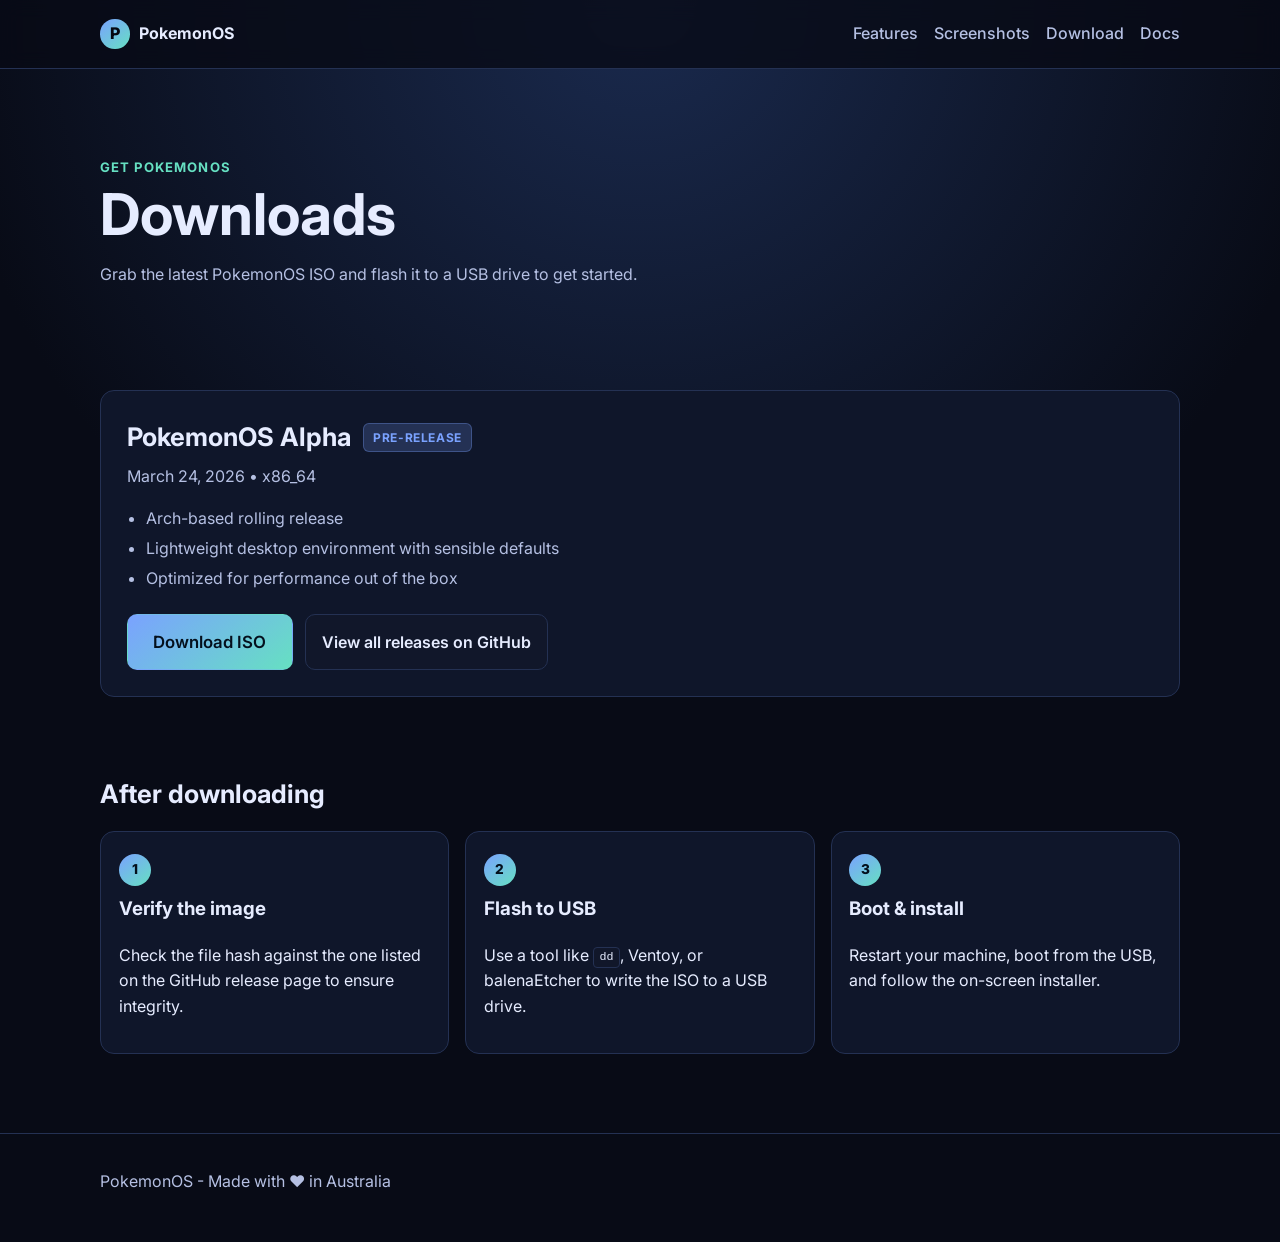
==== downloads.html @ fd9d4aef "Created Downloads page" ====
<!doctype html>
<html lang="en">
<head>
  <meta charset="utf-8">
  <meta name="viewport" content="width=device-width, initial-scale=1">
  <title>Downloads - PokemonOS</title>
  <meta name="description" content="Download the latest PokemonOS ISO. An Arch-based Linux distro focused on speed, simplicity, and fun.">
  <link rel="preconnect" href="https://fonts.googleapis.com">
  <link rel="preconnect" href="https://fonts.gstatic.com" crossorigin>
  <link href="https://fonts.googleapis.com/css2?family=Inter:wght@400;500;600;700;800&display=swap" rel="stylesheet">
  <link rel="stylesheet" href="./styles.css">
</head>
<body>
  <header class="site-header">
    <div class="container nav">
      <a href="./index.html" class="brand">
        <span class="brand-badge" aria-hidden="true">P</span>
        <span>PokemonOS</span>
      </a>
      <button class="menu-toggle" aria-label="Toggle menu" aria-expanded="false">Menu</button>
      <nav class="menu">
        <a href="./index.html#features">Features</a>
        <a href="./index.html#screenshots">Screenshots</a>
        <a href="./downloads.html">Download</a>
        <a href="./index.html#docs">Docs</a>
      </nav>
    </div>
  </header>

  <main>
    <section class="hero container">
      <p class="eyebrow">Get PokemonOS</p>
      <h1>Downloads</h1>
      <p class="hero-copy">
        Grab the latest PokemonOS ISO and flash it to a USB drive to get started.
      </p>
    </section>

    <section class="section container">
      <div class="download-card card">
        <div class="download-header">
          <h2>PokemonOS Alpha</h2>
          <span class="release-tag">Pre-release</span>
        </div>
        <p class="release-date">March 24, 2026 &bull; x86_64</p>
        <ul class="release-details">
          <li>Arch-based rolling release</li>
          <li>Lightweight desktop environment with sensible defaults</li>
          <li>Optimized for performance out of the box</li>
        </ul>
        <div class="download-actions">
          <a class="btn btn-primary btn-lg" href="https://github.com/supercoderguy/pokemonos/releases/download/prerelease/pokemonos-2026.03.24-x86_64.iso">
            Download ISO
          </a>
          <a class="btn btn-secondary" href="https://github.com/supercoderguy/pokemonos/releases">
            View all releases on GitHub
          </a>
        </div>
      </div>
    </section>

    <section class="section container">
      <h2>After downloading</h2>
      <div class="grid three">
        <article class="card step-card">
          <span class="step-number">1</span>
          <h3>Verify the image</h3>
          <p>Check the file hash against the one listed on the GitHub release page to ensure integrity.</p>
        </article>
        <article class="card step-card">
          <span class="step-number">2</span>
          <h3>Flash to USB</h3>
          <p>Use a tool like <code>dd</code>, Ventoy, or balenaEtcher to write the ISO to a USB drive.</p>
        </article>
        <article class="card step-card">
          <span class="step-number">3</span>
          <h3>Boot &amp; install</h3>
          <p>Restart your machine, boot from the USB, and follow the on-screen installer.</p>
        </article>
      </div>
    </section>
  </main>

  <footer class="site-footer">
    <div class="container">
      <p>PokemonOS - Made with ❤️ in Australia</p>
    </div>
  </footer>

  <script src="./script.js"></script>
</body>
</html>
---- styles.css ----
:root {
  --bg: #080b16;
  --bg-soft: #11172a;
  --text: #e6ecff;
  --muted: #b5c0e3;
  --brand: #7aa2ff;
  --brand-2: #66e0c2;
  --card: #121a30;
  --border: #243153;
}

*,
*::before,
*::after {
  box-sizing: border-box;
}

html,
body {
  margin: 0;
  padding: 0;
}

body {
  font-family: "Inter", system-ui, sans-serif;
  color: var(--text);
  background: radial-gradient(circle at top, #1a2a4e 0%, var(--bg) 50%);
  line-height: 1.6;
}

a {
  color: var(--brand-2);
  text-decoration: none;
}

a:hover {
  text-decoration: underline;
}

.container {
  width: min(1080px, 92vw);
  margin: 0 auto;
}

.site-header {
  position: sticky;
  top: 0;
  z-index: 20;
  border-bottom: 1px solid var(--border);
  backdrop-filter: blur(10px);
  background: color-mix(in srgb, var(--bg) 80%, transparent);
}

.nav {
  min-height: 68px;
  display: flex;
  align-items: center;
  justify-content: space-between;
  gap: 1rem;
}

.brand {
  display: inline-flex;
  align-items: center;
  gap: 0.6rem;
  font-weight: 700;
  color: var(--text);
}

.brand-badge {
  display: inline-grid;
  place-items: center;
  width: 1.85rem;
  height: 1.85rem;
  border-radius: 50%;
  background: linear-gradient(140deg, var(--brand), var(--brand-2));
  color: #050810;
  font-weight: 800;
}

.menu {
  display: inline-flex;
  gap: 1rem;
}

.menu a {
  color: var(--muted);
  font-weight: 500;
}

.menu-toggle {
  display: none;
  border: 1px solid var(--border);
  background: var(--bg-soft);
  color: var(--text);
  border-radius: 8px;
  padding: 0.45rem 0.75rem;
}

.hero {
  padding: 5.5rem 0 3rem;
}

.eyebrow {
  text-transform: uppercase;
  letter-spacing: 0.08em;
  color: var(--brand-2);
  font-size: 0.82rem;
  font-weight: 700;
  margin: 0;
}

h1 {
  margin: 0.3rem 0 0;
  font-size: clamp(2rem, 5vw, 3.6rem);
  line-height: 1.1;
}

h2 {
  margin: 0 0 1rem;
  font-size: clamp(1.4rem, 2vw, 2rem);
}

h3 {
  margin-top: 0;
}

.hero-copy {
  max-width: 65ch;
  color: var(--muted);
}

.hero-actions {
  display: flex;
  flex-wrap: wrap;
  gap: 0.75rem;
  margin-top: 1.25rem;
}

.btn {
  display: inline-flex;
  align-items: center;
  justify-content: center;
  border-radius: 10px;
  padding: 0.7rem 1rem;
  border: 1px solid transparent;
  font-weight: 600;
  transition: transform 0.16s ease, opacity 0.16s ease;
}

.btn:hover {
  text-decoration: none;
  transform: translateY(-1px);
}

.btn-primary {
  background: linear-gradient(140deg, var(--brand), var(--brand-2));
  color: #04101d;
}

.btn-secondary {
  border-color: var(--border);
  background: var(--bg-soft);
  color: var(--text);
}

.meta {
  color: var(--muted);
  margin-top: 1rem;
}

.section {
  padding: 2.4rem 0;
}

.grid {
  display: grid;
  gap: 1rem;
}

.grid.two {
  grid-template-columns: repeat(2, minmax(0, 1fr));
}

.grid.three {
  grid-template-columns: repeat(3, minmax(0, 1fr));
}

.card,
.shot {
  border: 1px solid var(--border);
  border-radius: 14px;
  background: color-mix(in srgb, var(--card) 84%, #02030a);
  padding: 1.1rem;
}

.shot {
  min-height: 180px;
  display: grid;
  place-items: center;
  color: var(--muted);
  font-weight: 600;
}

.download-card {
  padding: 1.6rem;
}

.download-header {
  display: flex;
  align-items: center;
  gap: 0.75rem;
  flex-wrap: wrap;
}

.download-header h2 {
  margin: 0;
}

.release-tag {
  display: inline-block;
  font-size: 0.75rem;
  font-weight: 700;
  text-transform: uppercase;
  letter-spacing: 0.05em;
  padding: 0.25rem 0.6rem;
  border-radius: 6px;
  background: color-mix(in srgb, var(--brand) 20%, transparent);
  color: var(--brand);
  border: 1px solid color-mix(in srgb, var(--brand) 30%, transparent);
}

.release-date {
  color: var(--muted);
  margin: 0.4rem 0 1rem;
}

.release-details {
  color: var(--muted);
  padding-left: 1.2rem;
  margin: 0 0 1.4rem;
}

.release-details li {
  margin-bottom: 0.3rem;
}

.download-actions {
  display: flex;
  flex-wrap: wrap;
  gap: 0.75rem;
}

.btn-lg {
  padding: 0.85rem 1.6rem;
  font-size: 1.05rem;
}

.step-card {
  position: relative;
  padding-top: 1.4rem;
}

.step-number {
  display: inline-grid;
  place-items: center;
  width: 2rem;
  height: 2rem;
  border-radius: 50%;
  background: linear-gradient(140deg, var(--brand), var(--brand-2));
  color: #04101d;
  font-weight: 800;
  font-size: 0.85rem;
  margin-bottom: 0.5rem;
}

code {
  background: var(--bg-soft);
  border: 1px solid var(--border);
  border-radius: 4px;
  padding: 0.15rem 0.35rem;
  font-size: 0.9em;
}

.site-footer {
  border-top: 1px solid var(--border);
  margin-top: 2.5rem;
  padding: 1.2rem 0 2rem;
  color: var(--muted);
}

@media (max-width: 860px) {
  .grid.two,
  .grid.three {
    grid-template-columns: 1fr;
  }

  .menu-toggle {
    display: inline-flex;
  }

  .menu {
    display: none;
    position: absolute;
    right: 4vw;
    top: 72px;
    width: min(240px, 92vw);
    background: var(--bg-soft);
    border: 1px solid var(--border);
    border-radius: 10px;
    padding: 0.6rem;
    flex-direction: column;
  }

  .menu[data-open="true"] {
    display: flex;
  }
}
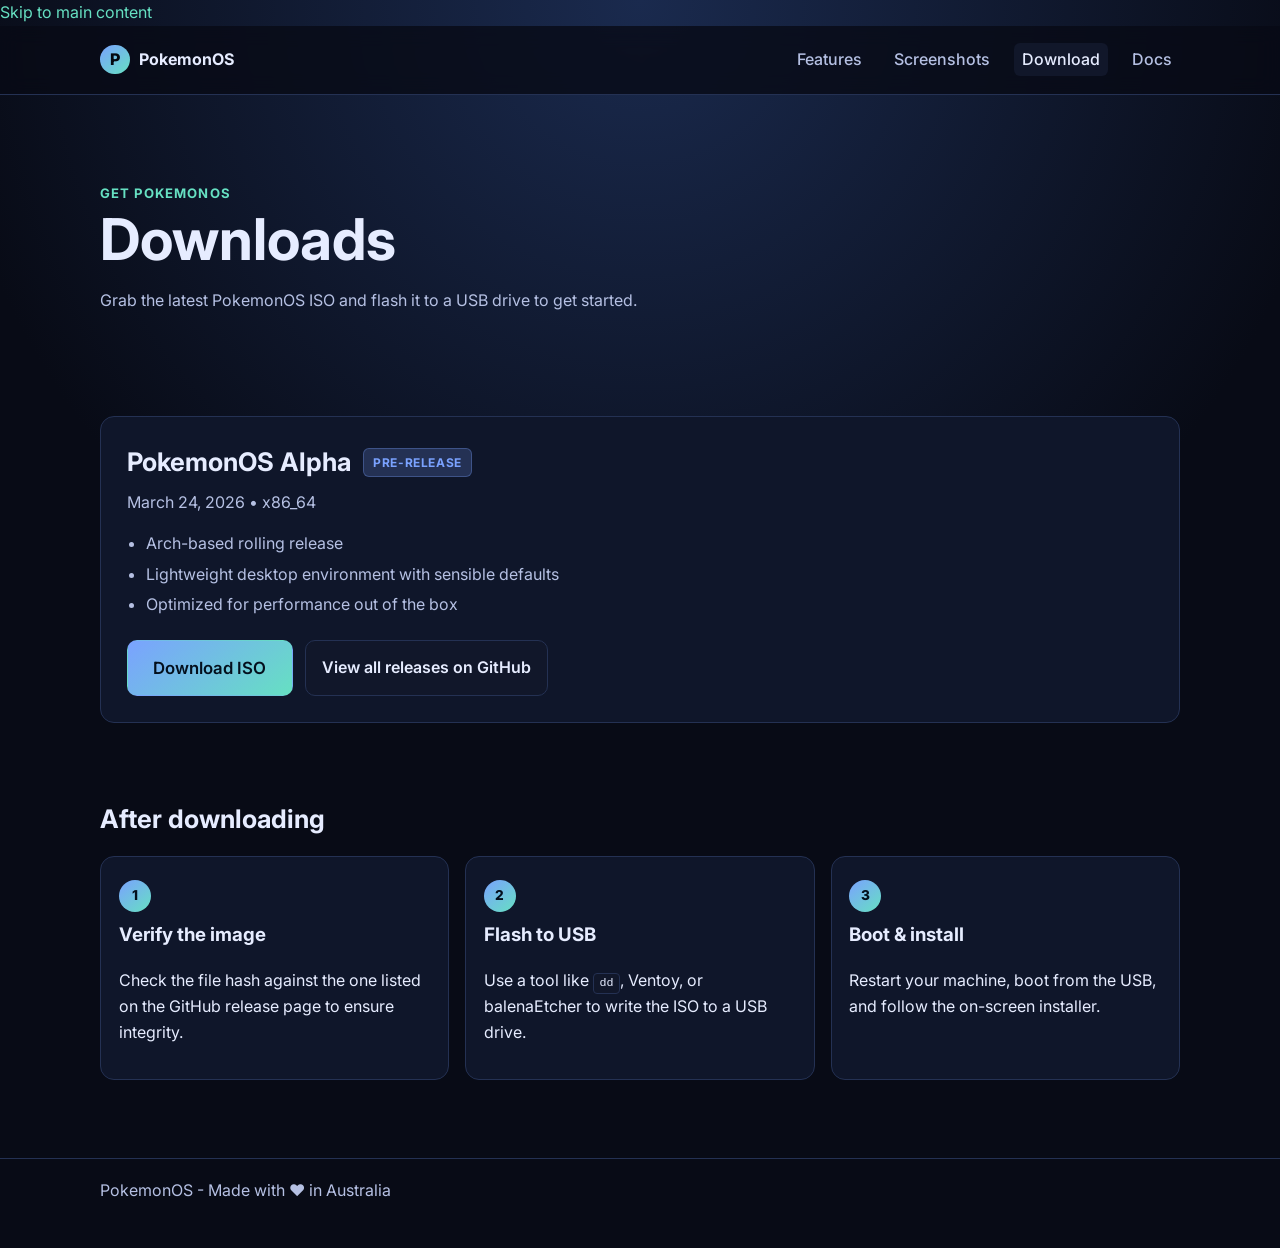
==== commit 34aa8845: "Improved website" ====
--- a/downloads.html
+++ b/downloads.html
@@ -4,14 +4,18 @@
   <meta charset="utf-8">
   <meta name="viewport" content="width=device-width, initial-scale=1">
   <title>Downloads - PokemonOS</title>
-  <meta name="description" content="Download the latest PokemonOS ISO. An Arch-based Linux distro focused on speed, simplicity, and fun.">
+  <meta name=\"description\" content=\"Download the latest PokemonOS ISO. An Arch-based Linux distro focused on speed, simplicity, and fun.\">
+  <meta name=\"theme-color\" content=\"#080b16\">
+  <meta property=\"og:title\" content=\"Downloads - PokemonOS\">
+  <meta property=\"og:description\" content=\"Download the latest PokemonOS ISO. An Arch-based Linux distro focused on speed, simplicity, and fun.\">
+  <meta property=\"og:type\" content=\"website\">
+  <meta name=\"twitter:card\" content=\"summary_large_image\">
   <link rel="preconnect" href="https://fonts.googleapis.com">
   <link rel="preconnect" href="https://fonts.gstatic.com" crossorigin>
   <link href="https://fonts.googleapis.com/css2?family=Inter:wght@400;500;600;700;800&display=swap" rel="stylesheet">
   <link rel="stylesheet" href="./styles.css">
 </head>
-<body>
-  <header class="site-header">
+<body>  <a href=\"#main-content\" class=\"skip-link\">Skip to main content</a>  <header class="site-header">
     <div class="container nav">
       <a href="./index.html" class="brand">
         <span class="brand-badge" aria-hidden="true">P</span>
@@ -21,13 +25,13 @@
       <nav class="menu">
         <a href="./index.html#features">Features</a>
         <a href="./index.html#screenshots">Screenshots</a>
-        <a href="./downloads.html">Download</a>
+        <a href="./downloads.html" aria-current="page">Download</a>
         <a href="./index.html#docs">Docs</a>
       </nav>
     </div>
   </header>
 
-  <main>
+  <main id=\"main-content\">
     <section class="hero container">
       <p class="eyebrow">Get PokemonOS</p>
       <h1>Downloads</h1>
--- a/styles.css
+++ b/styles.css
@@ -37,6 +37,34 @@
   text-decoration: underline;
 }
 
+a:focus-visible {
+  outline: 2px solid var(--brand-2);
+  outline-offset: 2px;
+  border-radius: 3px;
+}
+
+html {
+  scroll-behavior: smooth;
+}
+
+.skip-link {
+  position: absolute;
+  top: -40px;
+  left: 0;
+  background: var(--brand);
+  color: #04101d;
+  padding: 0.5rem 1rem;
+  text-decoration: none;
+  font-weight: 600;
+  z-index: 100;
+  border-radius: 0 0 10px 0;
+}
+
+.skip-link:focus {
+  top: 0;
+  outline: none;
+}
+
 .container {
   width: min(1080px, 92vw);
   margin: 0 auto;
@@ -86,6 +114,21 @@
 .menu a {
   color: var(--muted);
   font-weight: 500;
+  padding: 0.25rem 0.5rem;
+  border-radius: 6px;
+  transition: color 0.2s ease, background 0.2s ease;
+}
+.menu a:hover {
+  color: var(--text);
+}
+.menu a:focus-visible {
+  outline: 2px solid var(--brand);
+  outline-offset: 2px;
+}
+
+.menu a[aria-current="page"] {
+  color: var(--text);
+  background: var(--bg-soft);
 }
 
 .menu-toggle {
@@ -153,6 +196,16 @@
   transform: translateY(-1px);
 }
 
+.btn:focus-visible {
+  outline: 2px solid var(--brand-2);
+  outline-offset: 2px;
+}
+
+.btn:focus-visible {
+  outline: 2px solid var(--brand-2);
+  outline-offset: 2px;
+}
+
 .btn-primary {
   background: linear-gradient(140deg, var(--brand), var(--brand-2));
   color: #04101d;
@@ -192,6 +245,13 @@
   border-radius: 14px;
   background: color-mix(in srgb, var(--card) 84%, #02030a);
   padding: 1.1rem;
+  transition: border-color 0.3s ease, background 0.3s ease, transform 0.3s ease;
+}
+
+.card:hover {
+  border-color: var(--brand);
+  background: color-mix(in srgb, var(--card) 90%, #02030a);
+  transform: translateY(-2px);
 }
 
 .shot {
@@ -289,6 +349,21 @@
   color: var(--muted);
 }
 
+.site-footer p {
+  margin: 0 0 0.75rem;
+}
+
+.footer-links {
+  display: flex;
+  gap: 1rem;
+  flex-wrap: wrap;
+}
+
+.footer-links a {
+  color: var(--brand-2);
+  font-size: 0.9rem;
+}
+
 @media (max-width: 860px) {
   .grid.two,
   .grid.three {
@@ -315,4 +390,8 @@
   .menu[data-open="true"] {
     display: flex;
   }
-}
+
+  .menu a {
+    padding: 0.5rem 0.75rem;
+  }
+}
